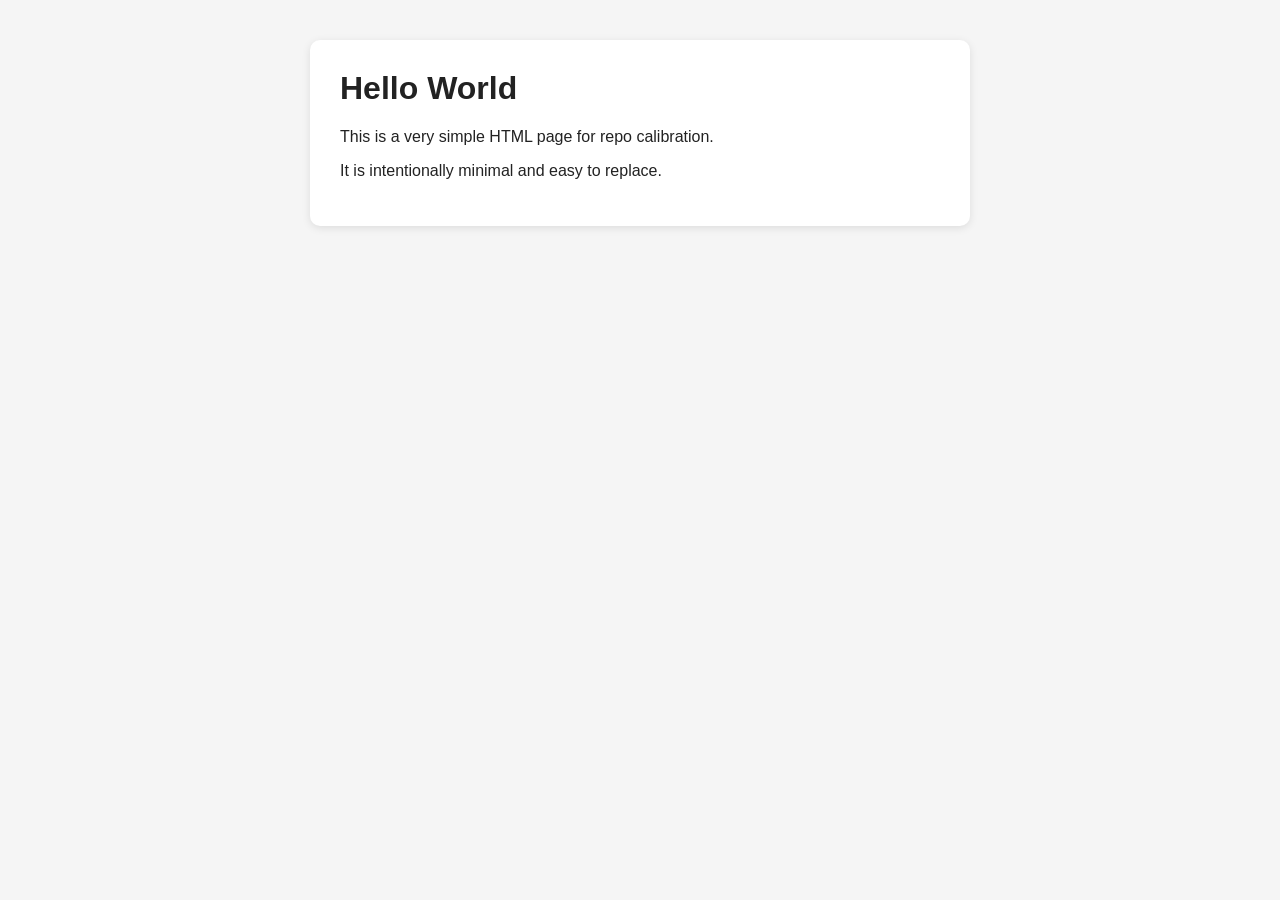
==== index.html @ 57eb38a7 "my first upload" ====
<!DOCTYPE html>
<html lang="en">
  <head>
    <meta charset="UTF-8" />
    <meta name="viewport" content="width=device-width, initial-scale=1.0" />
    <title>Simple Repo Page</title>
    <style>
      body {
        font-family: Arial, sans-serif;
        margin: 0;
        padding: 40px 20px;
        background: #f5f5f5;
        color: #222;
      }
      .container {
        max-width: 600px;
        margin: 0 auto;
        background: white;
        padding: 30px;
        border-radius: 10px;
        box-shadow: 0 2px 8px rgba(0,0,0,0.1);
      }
      h1 {
        margin-top: 0;
      }
    </style>
  </head>
  <body>
    <div class="container">
      <h1>Hello World</h1>
      <p>This is a very simple HTML page for repo calibration.</p>
      <p>It is intentionally minimal and easy to replace.</p>
    </div>
  </body>
</html>
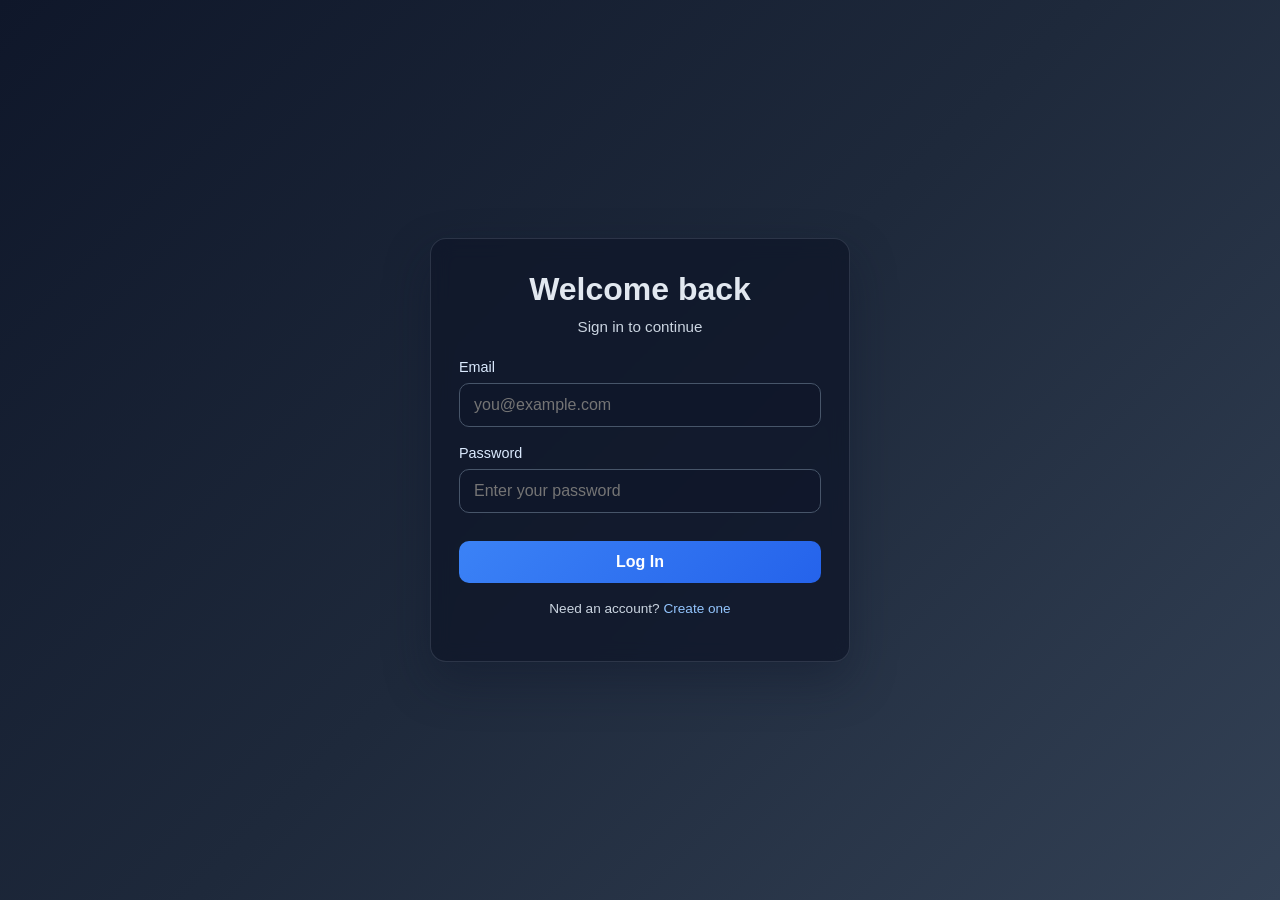
==== commit 005d5734: "second upload to see what it looks like" ====
--- a/index.html
+++ b/index.html
@@ -3,33 +3,31 @@
   <head>
     <meta charset="UTF-8" />
     <meta name="viewport" content="width=device-width, initial-scale=1.0" />
-    <title>Simple Repo Page</title>
-    <style>
-      body {
-        font-family: Arial, sans-serif;
-        margin: 0;
-        padding: 40px 20px;
-        background: #f5f5f5;
-        color: #222;
-      }
-      .container {
-        max-width: 600px;
-        margin: 0 auto;
-        background: white;
-        padding: 30px;
-        border-radius: 10px;
-        box-shadow: 0 2px 8px rgba(0,0,0,0.1);
-      }
-      h1 {
-        margin-top: 0;
-      }
-    </style>
+    <title>Login</title>
+    <link rel="stylesheet" href="styles.css" />
   </head>
   <body>
-    <div class="container">
-      <h1>Hello World</h1>
-      <p>This is a very simple HTML page for repo calibration.</p>
-      <p>It is intentionally minimal and easy to replace.</p>
-    </div>
+    <main class="login-card">
+      <h1>Welcome back</h1>
+      <p class="subtitle">Sign in to continue</p>
+
+      <form>
+        <div class="form-group">
+          <label for="email">Email</label>
+          <input type="email" id="email" name="email" placeholder="you@example.com" />
+        </div>
+
+        <div class="form-group">
+          <label for="password">Password</label>
+          <input type="password" id="password" name="password" placeholder="Enter your password" />
+        </div>
+
+        <button type="submit">Log In</button>
+      </form>
+
+      <p class="footer-text">
+        Need an account? <a href="#">Create one</a>
+      </p>
+    </main>
   </body>
 </html>
--- a/styles.css
+++ b/styles.css
@@ -0,0 +1,100 @@
+* {
+  box-sizing: border-box;
+}
+
+body {
+  margin: 0;
+  min-height: 100vh;
+  display: flex;
+  align-items: center;
+  justify-content: center;
+  font-family: Arial, sans-serif;
+  background: linear-gradient(135deg, #0f172a, #1e293b, #334155);
+  color: #e2e8f0;
+}
+
+.login-card {
+  width: 100%;
+  max-width: 420px;
+  background: rgba(15, 23, 42, 0.8);
+  border: 1px solid rgba(148, 163, 184, 0.2);
+  border-radius: 16px;
+  padding: 32px 28px;
+  box-shadow: 0 20px 45px rgba(15, 23, 42, 0.4);
+  backdrop-filter: blur(10px);
+}
+
+.login-card h1 {
+  margin: 0 0 10px;
+  text-align: center;
+  font-size: 2rem;
+}
+
+.subtitle {
+  margin: 0 0 24px;
+  text-align: center;
+  color: #cbd5e1;
+  font-size: 0.95rem;
+}
+
+.form-group {
+  margin-bottom: 18px;
+}
+
+label {
+  display: block;
+  margin-bottom: 8px;
+  font-size: 0.9rem;
+  color: #dbeafe;
+}
+
+input {
+  width: 100%;
+  padding: 12px 14px;
+  border-radius: 10px;
+  border: 1px solid #475569;
+  background: rgba(15, 23, 42, 0.7);
+  color: #f8fafc;
+  font-size: 1rem;
+  outline: none;
+}
+
+input:focus {
+  border-color: #60a5fa;
+  box-shadow: 0 0 0 3px rgba(96, 165, 250, 0.2);
+}
+
+button {
+  width: 100%;
+  margin-top: 10px;
+  padding: 12px 16px;
+  border: none;
+  border-radius: 10px;
+  background: linear-gradient(135deg, #3b82f6, #2563eb);
+  color: white;
+  font-size: 1rem;
+  font-weight: 600;
+  cursor: pointer;
+  transition: transform 0.2s ease, opacity 0.2s ease;
+}
+
+button:hover {
+  transform: translateY(-1px);
+  opacity: 0.96;
+}
+
+.footer-text {
+  margin-top: 18px;
+  text-align: center;
+  font-size: 0.85rem;
+  color: #cbd5e1;
+}
+
+.footer-text a {
+  color: #93c5fd;
+  text-decoration: none;
+}
+
+.footer-text a:hover {
+  text-decoration: underline;
+}
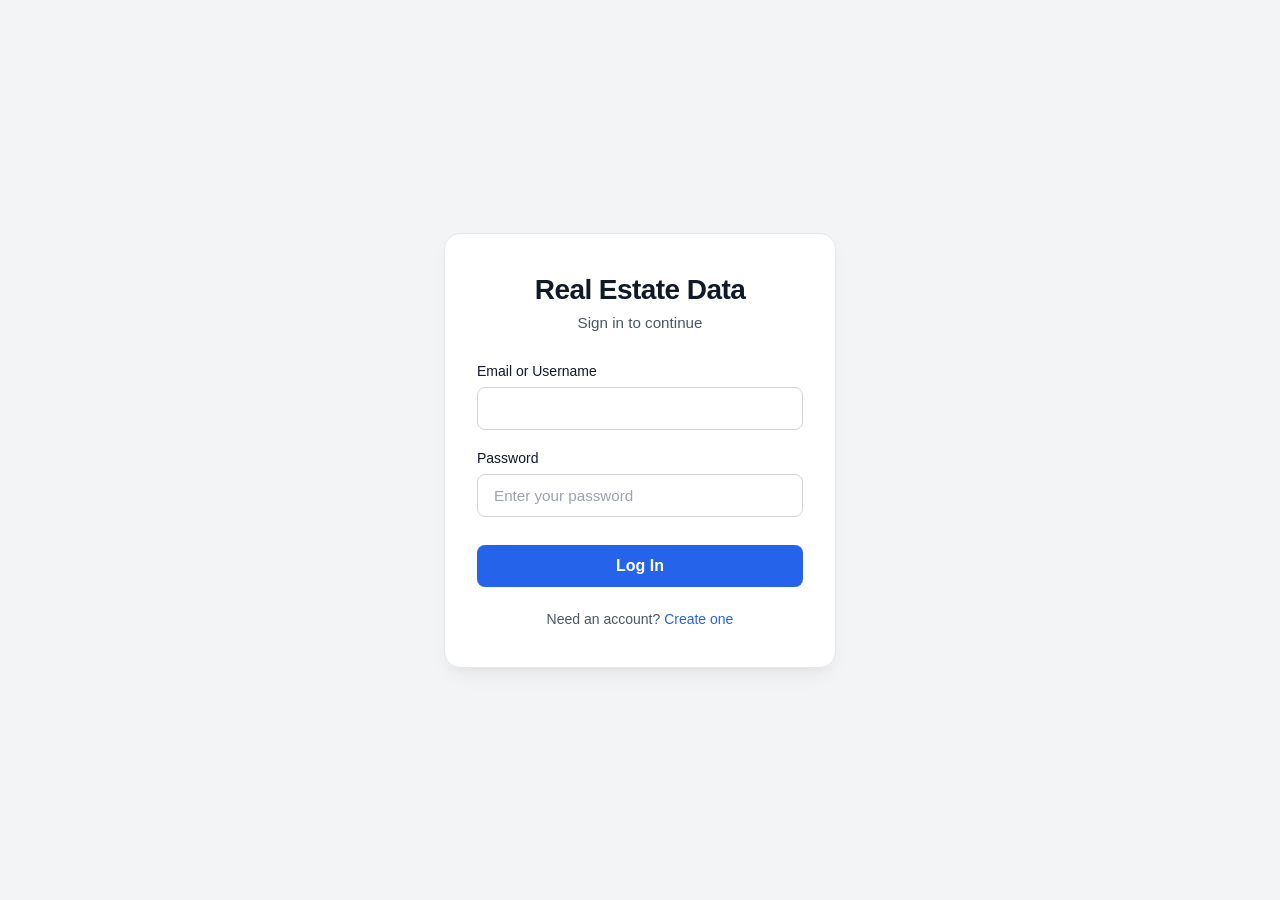
==== commit 0b9db595: "this upload are the HTML files, javascript and styles sheet for the frontend of the website. It is i" ====
--- a/index.html
+++ b/index.html
@@ -1,33 +1,43 @@
+<!-- index.html -->
 <!DOCTYPE html>
 <html lang="en">
-  <head>
-    <meta charset="UTF-8" />
-    <meta name="viewport" content="width=device-width, initial-scale=1.0" />
-    <title>Login</title>
-    <link rel="stylesheet" href="styles.css" />
-  </head>
-  <body>
-    <main class="login-card">
-      <h1>Welcome back</h1>
-      <p class="subtitle">Sign in to continue</p>
+<head>
+    <meta charset="UTF-8">
+    <meta name="viewport" content="width=device-width, initial-scale=1.0">
+    <title>Sign In</title>
+    <link rel="stylesheet" href="styles.css">
+    <script src="app.js" defer></script>
+</head>
+<body>
 
-      <form>
-        <div class="form-group">
-          <label for="email">Email</label>
-          <input type="email" id="email" name="email" placeholder="you@example.com" />
+    <main class="container">
+        <div class="login-card">
+            <header class="card-header">
+                <h1>Real Estate Data</h1>
+                <p class="subtitle">Sign in to continue</p>
+            </header>
+
+            <p class="form-message" data-form-message role="status" aria-live="polite"></p>
+
+            <form class="login-form" data-login-form>
+                <div class="input-group">
+                    <label for="email">Email or Username</label>
+                    <input type="email" id="email" name="email" autocomplete="email" required>
+                </div>
+
+                <div class="input-group">
+                    <label for="password">Password</label>
+                    <input type="password" id="password" name="password" autocomplete="current-password" placeholder="Enter your password" required>
+                </div>
+
+                <button type="submit" class="submit-btn">Log In</button>
+            </form>
+
+            <footer class="card-footer">
+                <span>Need an account? <a href="create_account.html">Create one</a></span>
+            </footer>
         </div>
+    </main>
 
-        <div class="form-group">
-          <label for="password">Password</label>
-          <input type="password" id="password" name="password" placeholder="Enter your password" />
-        </div>
-
-        <button type="submit">Log In</button>
-      </form>
-
-      <p class="footer-text">
-        Need an account? <a href="#">Create one</a>
-      </p>
-    </main>
-  </body>
-</html>+</body>
+</html>
--- a/styles.css
+++ b/styles.css
@@ -1,100 +1,390 @@
+/* styles.css */
+:root {
+    --bg-global: #f3f4f6;
+    --bg-card: #ffffff;
+    --text-primary: #111827;
+    --text-secondary: #4b5563;
+    --text-muted: #9ca3af;
+    --input-bg: #ffffff;
+    --input-border: #d1d5db;
+    --input-focus: #3b82f6;
+    --btn-primary: #2563eb;
+    --btn-hover: #1d4ed8;
+    --card-shadow: 0 10px 25px -5px rgba(0, 0, 0, 0.05), 0 8px 10px -6px rgba(0, 0, 0, 0.05);
+}
+
 * {
-  box-sizing: border-box;
+    box-sizing: border-box;
+    margin: 0;
+    padding: 0;
 }
 
 body {
-  margin: 0;
-  min-height: 100vh;
-  display: flex;
-  align-items: center;
-  justify-content: center;
-  font-family: Arial, sans-serif;
-  background: linear-gradient(135deg, #0f172a, #1e293b, #334155);
-  color: #e2e8f0;
+    background-color: var(--bg-global);
+    color: var(--text-primary);
+    font-family: -apple-system, BlinkMacSystemFont, "Segoe UI", Roboto, Helvetica, Arial, sans-serif;
+    -webkit-font-smoothing: antialiased;
+    display: flex;
+    align-items: center;
+    justify-content: center;
+    min-height: 100vh;
+    margin: 0;
+}
+
+.container {
+    width: 100%;
+    max-width: 440px;
+    padding: 1.5rem;
 }
 
 .login-card {
-  width: 100%;
-  max-width: 420px;
-  background: rgba(15, 23, 42, 0.8);
-  border: 1px solid rgba(148, 163, 184, 0.2);
-  border-radius: 16px;
-  padding: 32px 28px;
-  box-shadow: 0 20px 45px rgba(15, 23, 42, 0.4);
-  backdrop-filter: blur(10px);
-}
-
-.login-card h1 {
-  margin: 0 0 10px;
-  text-align: center;
-  font-size: 2rem;
-}
-
-.subtitle {
-  margin: 0 0 24px;
-  text-align: center;
-  color: #cbd5e1;
-  font-size: 0.95rem;
-}
-
-.form-group {
-  margin-bottom: 18px;
-}
-
-label {
-  display: block;
-  margin-bottom: 8px;
-  font-size: 0.9rem;
-  color: #dbeafe;
-}
-
-input {
-  width: 100%;
-  padding: 12px 14px;
-  border-radius: 10px;
-  border: 1px solid #475569;
-  background: rgba(15, 23, 42, 0.7);
-  color: #f8fafc;
-  font-size: 1rem;
-  outline: none;
-}
-
-input:focus {
-  border-color: #60a5fa;
-  box-shadow: 0 0 0 3px rgba(96, 165, 250, 0.2);
-}
-
-button {
-  width: 100%;
-  margin-top: 10px;
-  padding: 12px 16px;
-  border: none;
-  border-radius: 10px;
-  background: linear-gradient(135deg, #3b82f6, #2563eb);
-  color: white;
-  font-size: 1rem;
-  font-weight: 600;
-  cursor: pointer;
-  transition: transform 0.2s ease, opacity 0.2s ease;
-}
-
-button:hover {
-  transform: translateY(-1px);
-  opacity: 0.96;
-}
-
-.footer-text {
-  margin-top: 18px;
-  text-align: center;
-  font-size: 0.85rem;
-  color: #cbd5e1;
-}
-
-.footer-text a {
-  color: #93c5fd;
-  text-decoration: none;
-}
-
-.footer-text a:hover {
-  text-decoration: underline;
-}
+    background-color: var(--bg-card);
+    border: 1px solid #e5e7eb;
+    border-radius: 16px;
+    box-shadow: var(--card-shadow);
+    padding: 2.5rem 2rem;
+    text-align: center;
+}
+
+.card-header h1 {
+    font-size: 1.75rem;
+    font-weight: 700;
+    letter-spacing: -0.02em;
+    margin-bottom: 0.5rem;
+}
+
+.card-header .subtitle {
+    color: var(--text-secondary);
+    font-size: 0.95rem;
+    margin-bottom: 2rem;
+}
+
+.login-form {
+    text-align: left;
+}
+
+.input-group {
+    margin-bottom: 1.25rem;
+}
+
+.input-group label {
+    display: block;
+    font-size: 0.875rem;
+    font-weight: 500;
+    margin-bottom: 0.5rem;
+    color: var(--text-primary);
+}
+
+.input-group input {
+    width: 100%;
+    padding: 0.75rem 1rem;
+    font-size: 0.95rem;
+    background-color: var(--input-bg);
+    border: 1px solid var(--input-border);
+    border-radius: 8px;
+    color: var(--text-primary);
+    outline: none;
+    transition: border-color 0.15s ease, box-shadow 0.15s ease;
+}
+
+.input-group input::placeholder {
+    color: var(--text-muted);
+}
+
+.input-group input:focus {
+    border-color: var(--input-focus);
+    box-shadow: 0 0 0 3px rgba(59, 130, 246, 0.15);
+}
+
+.submit-btn {
+    width: 100%;
+    padding: 0.75rem;
+    background-color: var(--btn-primary);
+    color: #ffffff;
+    border: none;
+    border-radius: 8px;
+    font-size: 1rem;
+    font-weight: 600;
+    cursor: pointer;
+    margin-top: 0.5rem;
+    transition: background-color 0.15s ease;
+}
+
+.submit-btn:hover {
+    background-color: var(--btn-hover);
+}
+
+.submit-btn:disabled {
+    cursor: wait;
+    opacity: 0.7;
+}
+
+.form-message {
+    min-height: 1.25rem;
+    margin: 0 0 0.75rem;
+    font-size: 0.875rem;
+    text-align: left;
+}
+
+.form-message:empty {
+    display: none;
+}
+
+.form-message[data-state="error"] {
+    color: #b91c1c;
+}
+
+.form-message[data-state="success"] {
+    color: #15803d;
+}
+
+.card-footer {
+    margin-top: 1.5rem;
+    font-size: 0.875rem;
+    color: var(--text-secondary);
+}
+
+.card-footer a {
+    color: var(--btn-primary);
+    text-decoration: none;
+    font-weight: 500;
+}
+
+.card-footer a:hover {
+    text-decoration: underline;
+}
+
+
+.login-navbar {
+    list-style-type: none;
+    display: flex;
+    flex-direction: row;
+    justify-content: flex-start;
+}
+
+
+.login-navbar-item {
+    margin: 10px;
+}
+
+.landing-top-nav {
+    position: absolute;
+    top: 24px;
+    left: 24px;
+}
+
+.landing-top-nav a {
+    color: #7c3aed;
+    text-decoration: none;
+    font-size: 1.1rem;
+    font-weight: 600;
+}
+
+.dashboard-page {
+    display: block;
+    min-height: 100vh;
+    background: #f4f6f4;
+    color: #17231e;
+    font-family: "Segoe UI", Tahoma, sans-serif;
+}
+
+.dashboard-header {
+    height: 68px;
+    padding: 0 5vw;
+    display: flex;
+    align-items: center;
+    justify-content: space-between;
+    background: #fff;
+    border-bottom: 1px solid #e1e7e3;
+}
+
+.dashboard-brand,
+.dashboard-exit {
+    color: #173d32;
+    text-decoration: none;
+    font-weight: 700;
+}
+
+.dashboard-exit {
+    color: #53665e;
+    font-size: 0.9rem;
+}
+
+.dashboard-main {
+    width: min(1440px, 100%);
+    margin: 0 auto;
+    padding: 42px 5vw 56px;
+}
+
+.dashboard-title-row {
+    display: flex;
+    align-items: end;
+    justify-content: space-between;
+    gap: 24px;
+    margin-bottom: 26px;
+}
+
+.dashboard-eyebrow,
+.filter-label {
+    color: #567066;
+    font-size: 0.7rem;
+    font-weight: 700;
+}
+
+.dashboard-title-row h1 {
+    margin-top: 7px;
+    font-family: Georgia, "Times New Roman", serif;
+    font-size: clamp(1.8rem, 3vw, 2.5rem);
+    font-weight: 500;
+}
+
+.dashboard-subtitle,
+.map-heading p {
+    color: #65756e;
+    font-size: 0.9rem;
+}
+
+.map-section {
+    overflow: hidden;
+    background: #fff;
+    border: 1px solid #e1e7e3;
+    border-radius: 8px;
+}
+
+.filter-toolbar {
+    display: flex;
+    align-items: center;
+    gap: 22px;
+    padding: 17px 22px;
+    border-bottom: 1px solid #e8edea;
+}
+
+.filter-label {
+    flex: 0 0 auto;
+}
+
+.filter-list {
+    display: flex;
+    flex-wrap: wrap;
+    gap: 8px;
+}
+
+.dashboard-filter {
+    min-height: 34px;
+    padding: 0 13px;
+    border: 1px solid #d8e1dc;
+    border-radius: 5px;
+    background: #fff;
+    color: #40564c;
+    font: inherit;
+    font-size: 0.82rem;
+    cursor: pointer;
+}
+
+.dashboard-filter[aria-pressed="true"] {
+    border-color: #275d49;
+    background: #e6f0eb;
+    color: #174b37;
+}
+
+.dashboard-filter:focus-visible,
+.state-shape:focus-visible {
+    outline: 3px solid #d39c47;
+    outline-offset: 2px;
+}
+
+.map-heading {
+    display: flex;
+    align-items: baseline;
+    justify-content: space-between;
+    padding: 21px 24px 0;
+}
+
+.map-heading h2 {
+    font-family: Georgia, "Times New Roman", serif;
+    font-size: 1.25rem;
+    font-weight: 500;
+}
+
+.us-map-wrap {
+    width: 100%;
+    min-height: 300px;
+    padding: 0 18px 20px;
+}
+
+.us-map {
+    display: block;
+    width: 100%;
+    height: auto;
+    overflow: visible;
+}
+
+.state-shape {
+    fill: #b7d1c3;
+    stroke: #fff;
+    stroke-width: 1.15px;
+    stroke-linejoin: round;
+    vector-effect: non-scaling-stroke;
+    transition: fill 120ms ease;
+}
+
+.state-shape:hover,
+.state-shape:focus {
+    fill: #477b61;
+}
+
+.map-status {
+    padding: 50px 20px;
+    color: #65756e;
+    text-align: center;
+}
+
+.map-status[data-error="true"] {
+    color: #a33b30;
+}
+
+@media (max-width: 640px) {
+    .dashboard-header {
+        height: 58px;
+    }
+
+    .dashboard-main {
+        padding: 28px 16px 36px;
+    }
+
+    .dashboard-title-row {
+        align-items: start;
+        flex-direction: column;
+        gap: 8px;
+    }
+
+    .filter-toolbar {
+        align-items: flex-start;
+        flex-direction: column;
+        gap: 10px;
+        padding: 15px;
+    }
+
+    .filter-list {
+        display: grid;
+        width: 100%;
+        grid-template-columns: repeat(3, minmax(0, 1fr));
+    }
+
+    .dashboard-filter {
+        padding: 0 7px;
+    }
+
+    .map-heading {
+        align-items: flex-start;
+        flex-direction: column;
+        gap: 4px;
+        padding: 17px 16px 0;
+    }
+
+    .us-map-wrap {
+        min-height: 200px;
+        padding: 0 6px 12px;
+    }
+}
+
